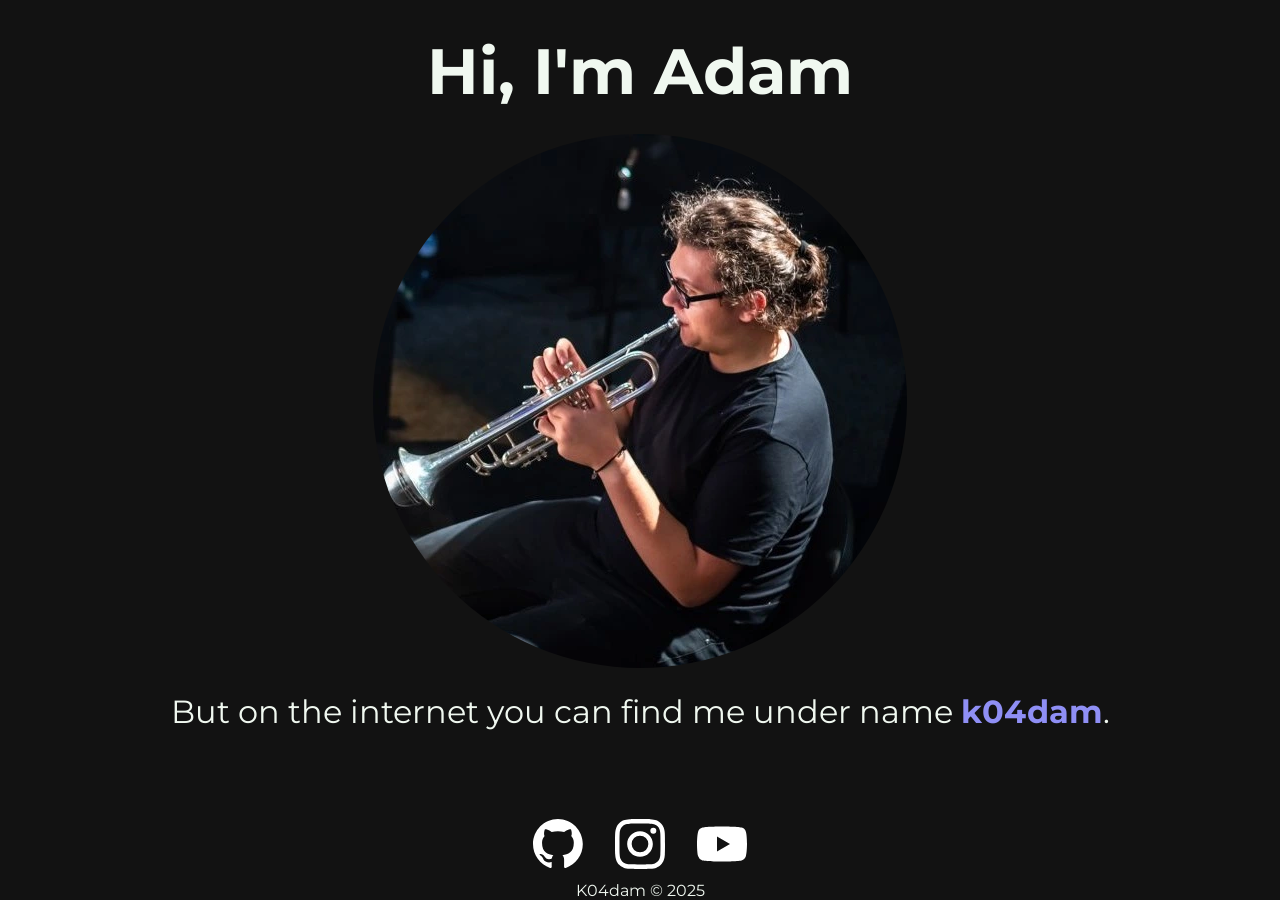
==== public/index.html @ 893e15c7 "Add initial HTML structure and CSS styling for personal website - Created index.html with a hero sec" ====
<!DOCTYPE html>
<html lang="en">
<head>
    <meta charset="UTF-8">
    <meta name="viewport" content="width=device-width, initial-scale=1.0">
    <title>K04dam</title>
    <link rel="stylesheet" href="styles.css">
    <link rel="preconnect" href="https://fonts.googleapis.com">
    <link rel="preconnect" href="https://fonts.gstatic.com" crossorigin>
    <link href="https://fonts.googleapis.com/css2?family=Montserrat:ital,wght@0,100..900;1,100..900&display=swap" rel="stylesheet">
</head>
<body>
    <div class="section hero">
        <h1 class="hero_h">
            Hi, I'm Adam
        </h1>
        <img class="hero_img" src="11552_eva6442 cp.webp" alt="profile image">
        <p class="hero_p">
            But on the internet you can find me under name <strong>k04dam</strong>.
        </p>
    </div>

    <div class="section footer">
        <ul class="footer_list">
            <li class="footer_link"><a href="https://www.github.com/ThissMyUsernamE">
                <svg class="footer_link-img" xmlns="http://www.w3.org/2000/svg" viewBox="0 0 98 98"><path fill-rule="evenodd" clip-rule="evenodd" d="M48.854 0C21.839 0 0 22 0 49.217c0 21.756 13.993 40.172 33.405 46.69 2.427.49 3.316-1.059 3.316-2.362 0-1.141-.08-5.052-.08-9.127-13.59 2.934-16.42-5.867-16.42-5.867-2.184-5.704-5.42-7.17-5.42-7.17-4.448-3.015.324-3.015.324-3.015 4.934.326 7.523 5.052 7.523 5.052 4.367 7.496 11.404 5.378 14.235 4.074.404-3.178 1.699-5.378 3.074-6.6-10.839-1.141-22.243-5.378-22.243-24.283 0-5.378 1.94-9.778 5.014-13.2-.485-1.222-2.184-6.275.486-13.038 0 0 4.125-1.304 13.426 5.052a46.97 46.97 0 0 1 12.214-1.63c4.125 0 8.33.571 12.213 1.63 9.302-6.356 13.427-5.052 13.427-5.052 2.67 6.763.97 11.816.485 13.038 3.155 3.422 5.015 7.822 5.015 13.2 0 18.905-11.404 23.06-22.324 24.283 1.78 1.548 3.316 4.481 3.316 9.126 0 6.6-.08 11.897-.08 13.526 0 1.304.89 2.853 3.316 2.364 19.412-6.52 33.405-24.935 33.405-46.691C97.707 22 75.788 0 48.854 0z" fill="currentColor"/></svg></a></li>
            <li class="footer_link"><a href="https://www.instagram.com/k04dam">
                <svg class="footer_link-img" id="Layer_1" data-name="Layer 1" xmlns="http://www.w3.org/2000/svg" viewBox="0 0 1000 1000"><defs><style>.cls-1{fill:#fff;}</style></defs><path class="cls-1" d="M295.42,6c-53.2,2.51-89.53,11-121.29,23.48-32.87,12.81-60.73,30-88.45,57.82S40.89,143,28.17,175.92c-12.31,31.83-20.65,68.19-23,121.42S2.3,367.68,2.56,503.46,3.42,656.26,6,709.6c2.54,53.19,11,89.51,23.48,121.28,12.83,32.87,30,60.72,57.83,88.45S143,964.09,176,976.83c31.8,12.29,68.17,20.67,121.39,23s70.35,2.87,206.09,2.61,152.83-.86,206.16-3.39S799.1,988,830.88,975.58c32.87-12.86,60.74-30,88.45-57.84S964.1,862,976.81,829.06c12.32-31.8,20.69-68.17,23-121.35,2.33-53.37,2.88-70.41,2.62-206.17s-.87-152.78-3.4-206.1-11-89.53-23.47-121.32c-12.85-32.87-30-60.7-57.82-88.45S862,40.87,829.07,28.19c-31.82-12.31-68.17-20.7-121.39-23S637.33,2.3,501.54,2.56,348.75,3.4,295.42,6m5.84,903.88c-48.75-2.12-75.22-10.22-92.86-17-23.36-9-40-19.88-57.58-37.29s-28.38-34.11-37.5-57.42c-6.85-17.64-15.1-44.08-17.38-92.83-2.48-52.69-3-68.51-3.29-202s.22-149.29,2.53-202c2.08-48.71,10.23-75.21,17-92.84,9-23.39,19.84-40,37.29-57.57s34.1-28.39,57.43-37.51c17.62-6.88,44.06-15.06,92.79-17.38,52.73-2.5,68.53-3,202-3.29s149.31.21,202.06,2.53c48.71,2.12,75.22,10.19,92.83,17,23.37,9,40,19.81,57.57,37.29s28.4,34.07,37.52,57.45c6.89,17.57,15.07,44,17.37,92.76,2.51,52.73,3.08,68.54,3.32,202s-.23,149.31-2.54,202c-2.13,48.75-10.21,75.23-17,92.89-9,23.35-19.85,40-37.31,57.56s-34.09,28.38-57.43,37.5c-17.6,6.87-44.07,15.07-92.76,17.39-52.73,2.48-68.53,3-202.05,3.29s-149.27-.25-202-2.53m407.6-674.61a60,60,0,1,0,59.88-60.1,60,60,0,0,0-59.88,60.1M245.77,503c.28,141.8,115.44,256.49,257.21,256.22S759.52,643.8,759.25,502,643.79,245.48,502,245.76,245.5,361.22,245.77,503m90.06-.18a166.67,166.67,0,1,1,167,166.34,166.65,166.65,0,0,1-167-166.34" transform="translate(-2.5 -2.5)"/></svg></a></li>
            <li class="footer_link"><a href="https://www.youtube.com/">
                <svg class="footer_link-img" id="Layer_1" data-name="Layer 1" xmlns="http://www.w3.org/2000/svg" viewBox="0 0 396.53 277.78"><defs><style>.cls-1{fill:"currentColor";}</style></defs><path class="cls-1" d="M491,162.49a49.29,49.29,0,0,0-35-35c-30.7-8.4-155-8.4-155-8.4s-124,0-154.67,8.4a50.68,50.68,0,0,0-35.34,35c-8.11,30.71-8.11,95.3-8.11,95.3s0,64.59,8.11,95.58a51.21,51.21,0,0,0,35.34,35.05c30.7,8.4,154.67,8.4,154.67,8.4s124.26,0,155-8.4a49.78,49.78,0,0,0,35-35.05c8.4-31,8.4-95.58,8.4-95.58S499.36,193.2,491,162.49Zm-229.4,155v-119l102.82,59.38Z" transform="translate(-102.83 -119.05)"/></svg></a></li>
        </ul>
        <p>K04dam © 2025</p>
    </div>

</body>
</html>
---- public/styles.css ----
* {
    margin: 0;
    padding: 0;
}

body {
    background-color: #121212;
    color: #f0f8f0;
    display: flex;
    flex-direction: column;
    align-items: center;
    gap: 2em;
    overflow-y: hidden;
    overflow-y: scroll;
    font-family: Montserrat;
}

.section {
    margin-top: 2em;
}

strong {
    color: #8f8ff5;
}

.hero {
    display: flex;
    flex-direction: column;
    align-items: center;
    justify-content: center;
    gap: 1.5em;
}

.hero_h {
    text-transform: capitalize;
    font-size: 4em;
}
.hero_img{
    border-radius: 50%;
}
.hero_p {
    font-size: 2em;
}

.footer {
    position: fixed;
    bottom: 0;
    display: flex;
    flex-direction: column;
    align-items: center;
    justify-items: center;
    gap: 0.5em;
}

.footer_list {
    display: flex;
    list-style: none;
    gap: 2em;
}

.footer_link:hover {
    text-decoration: none;
}
.footer_link-img{
    color: white;
    width: 50px;
    height: 50px;
}
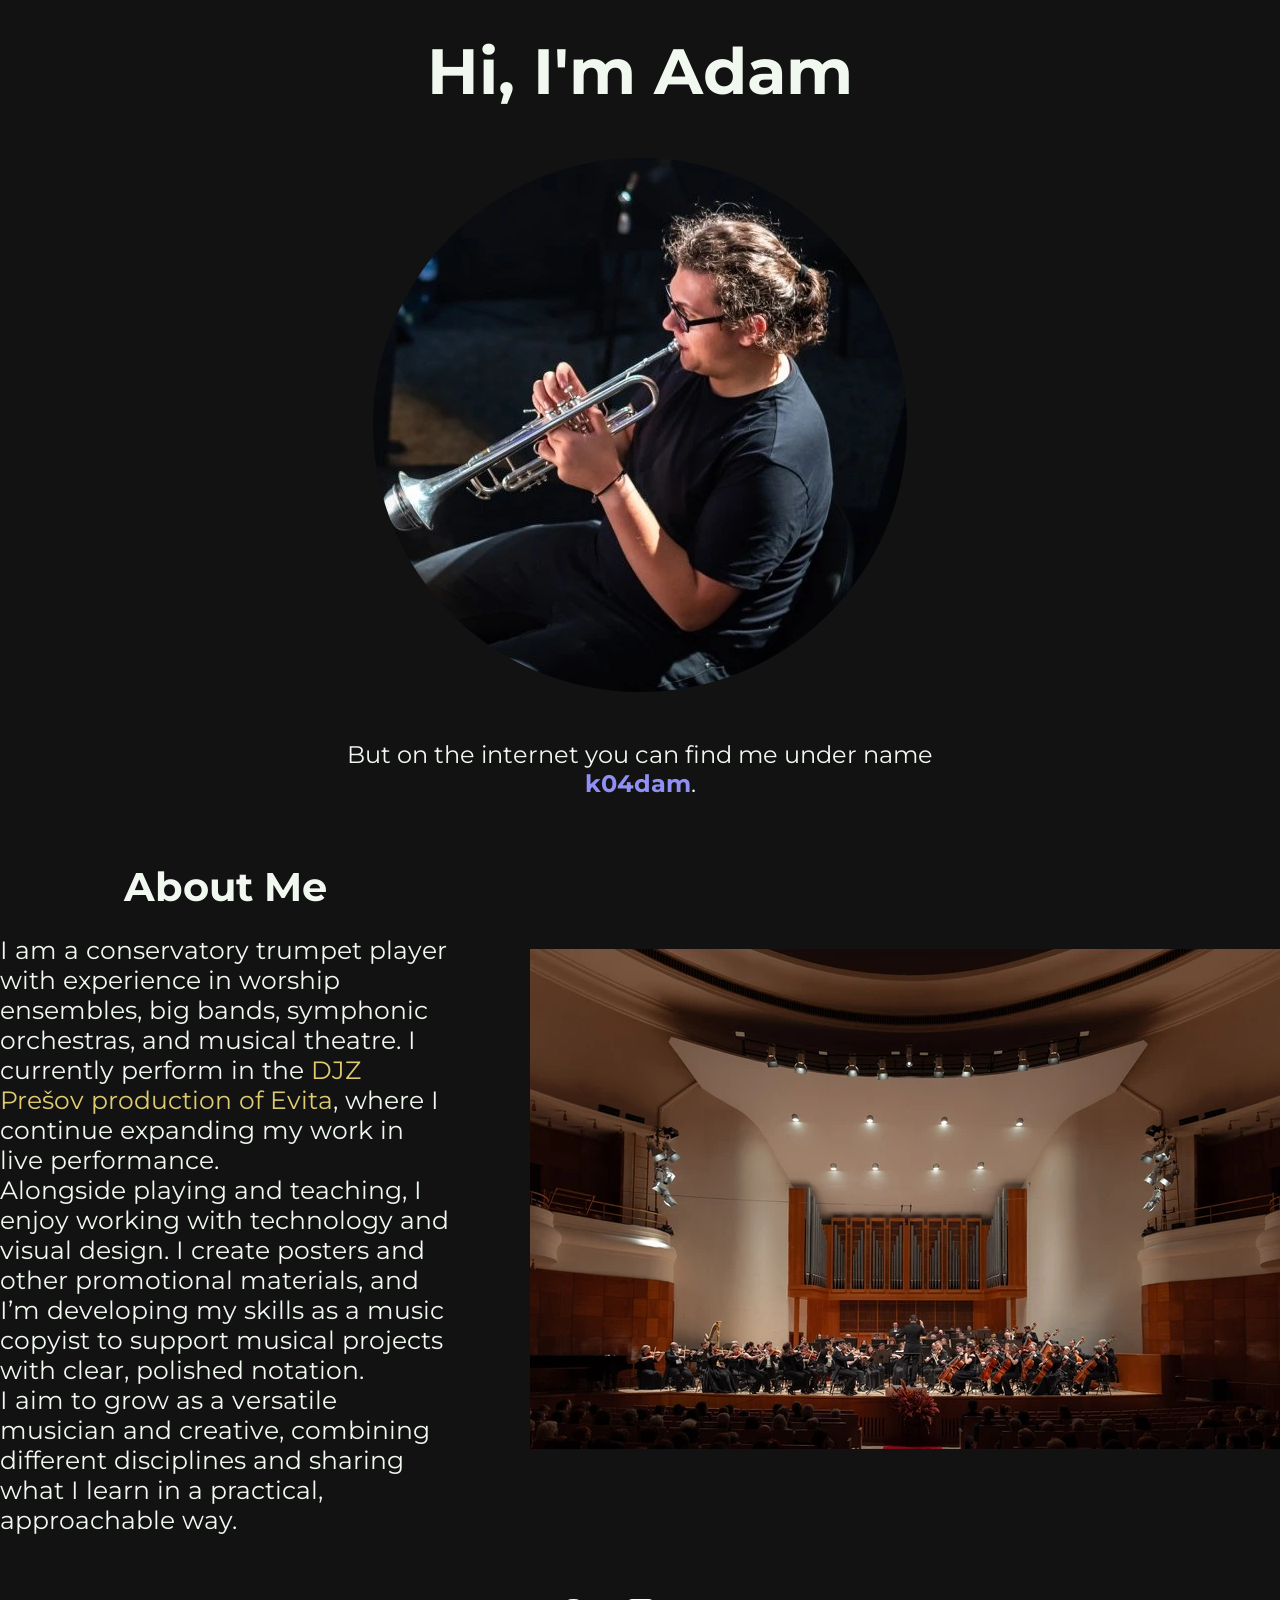
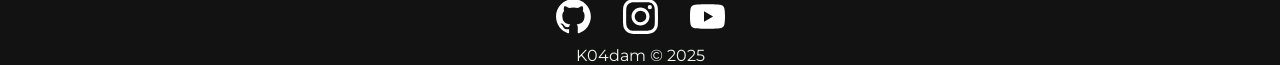
==== commit a324be2f: "Add About section and update styles for improved layout and design" ====
--- a/public/index.html
+++ b/public/index.html
@@ -8,6 +8,25 @@
     <link rel="preconnect" href="https://fonts.googleapis.com">
     <link rel="preconnect" href="https://fonts.gstatic.com" crossorigin>
     <link href="https://fonts.googleapis.com/css2?family=Montserrat:ital,wght@0,100..900;1,100..900&display=swap" rel="stylesheet">
+    <!-- Google Tag Manager -->
+<script>(function(w,d,s,l,i){w[l]=w[l]||[];w[l].push({'gtm.start':
+new Date().getTime(),event:'gtm.js'});var f=d.getElementsByTagName(s)[0],
+j=d.createElement(s),dl=l!='dataLayer'?'&l='+l:'';j.async=true;j.src=
+'https://www.googletagmanager.com/gtm.js?id='+i+dl;f.parentNode.insertBefore(j,f);
+})(window,document,'script','dataLayer','GTM-WQ3QKMW4');</script>
+<!-- End Google Tag Manager -->
+ 
+<!-- Google tag (gtag.js) -->
+<script async src="https://www.googletagmanager.com/gtag/js?id=G-LD29YNTCZQ"></script>
+<script>
+  window.dataLayer = window.dataLayer || [];
+  function gtag(){dataLayer.push(arguments);}
+  gtag('js', new Date());
+
+  gtag('config', 'G-LD29YNTCZQ');
+</script>
+
+
 </head>
 <body>
     <div class="section hero">
@@ -20,17 +39,32 @@
         </p>
     </div>
 
+    <div class="section about">
+        <div class="about-content">
+            <h2>
+                About me
+            </h2>
+            <p>
+                I am a conservatory trumpet player with experience in worship ensembles, big bands, symphonic orchestras, and musical theatre. I currently perform in the <a href="https://www.djz.sk/repertoar/evita.html">DJZ Prešov production of Evita</a>, where I continue expanding my work in live performance. <br>Alongside playing and teaching, I enjoy working with technology and visual design. I create posters and other promotional materials, and I’m developing my skills as a music copyist to support musical projects with clear, polished notation.<br>I aim to grow as a versatile musician and creative, combining different disciplines and sharing what I learn in a practical, approachable way.
+            </p>
+        </div>
+        <img class="about-img" src="orchestra.webp" alt="orchestra picture">
+    </div>
+
     <div class="section footer">
         <ul class="footer_list">
             <li class="footer_link"><a href="https://www.github.com/ThissMyUsernamE">
                 <svg class="footer_link-img" xmlns="http://www.w3.org/2000/svg" viewBox="0 0 98 98"><path fill-rule="evenodd" clip-rule="evenodd" d="M48.854 0C21.839 0 0 22 0 49.217c0 21.756 13.993 40.172 33.405 46.69 2.427.49 3.316-1.059 3.316-2.362 0-1.141-.08-5.052-.08-9.127-13.59 2.934-16.42-5.867-16.42-5.867-2.184-5.704-5.42-7.17-5.42-7.17-4.448-3.015.324-3.015.324-3.015 4.934.326 7.523 5.052 7.523 5.052 4.367 7.496 11.404 5.378 14.235 4.074.404-3.178 1.699-5.378 3.074-6.6-10.839-1.141-22.243-5.378-22.243-24.283 0-5.378 1.94-9.778 5.014-13.2-.485-1.222-2.184-6.275.486-13.038 0 0 4.125-1.304 13.426 5.052a46.97 46.97 0 0 1 12.214-1.63c4.125 0 8.33.571 12.213 1.63 9.302-6.356 13.427-5.052 13.427-5.052 2.67 6.763.97 11.816.485 13.038 3.155 3.422 5.015 7.822 5.015 13.2 0 18.905-11.404 23.06-22.324 24.283 1.78 1.548 3.316 4.481 3.316 9.126 0 6.6-.08 11.897-.08 13.526 0 1.304.89 2.853 3.316 2.364 19.412-6.52 33.405-24.935 33.405-46.691C97.707 22 75.788 0 48.854 0z" fill="currentColor"/></svg></a></li>
             <li class="footer_link"><a href="https://www.instagram.com/k04dam">
                 <svg class="footer_link-img" id="Layer_1" data-name="Layer 1" xmlns="http://www.w3.org/2000/svg" viewBox="0 0 1000 1000"><defs><style>.cls-1{fill:#fff;}</style></defs><path class="cls-1" d="M295.42,6c-53.2,2.51-89.53,11-121.29,23.48-32.87,12.81-60.73,30-88.45,57.82S40.89,143,28.17,175.92c-12.31,31.83-20.65,68.19-23,121.42S2.3,367.68,2.56,503.46,3.42,656.26,6,709.6c2.54,53.19,11,89.51,23.48,121.28,12.83,32.87,30,60.72,57.83,88.45S143,964.09,176,976.83c31.8,12.29,68.17,20.67,121.39,23s70.35,2.87,206.09,2.61,152.83-.86,206.16-3.39S799.1,988,830.88,975.58c32.87-12.86,60.74-30,88.45-57.84S964.1,862,976.81,829.06c12.32-31.8,20.69-68.17,23-121.35,2.33-53.37,2.88-70.41,2.62-206.17s-.87-152.78-3.4-206.1-11-89.53-23.47-121.32c-12.85-32.87-30-60.7-57.82-88.45S862,40.87,829.07,28.19c-31.82-12.31-68.17-20.7-121.39-23S637.33,2.3,501.54,2.56,348.75,3.4,295.42,6m5.84,903.88c-48.75-2.12-75.22-10.22-92.86-17-23.36-9-40-19.88-57.58-37.29s-28.38-34.11-37.5-57.42c-6.85-17.64-15.1-44.08-17.38-92.83-2.48-52.69-3-68.51-3.29-202s.22-149.29,2.53-202c2.08-48.71,10.23-75.21,17-92.84,9-23.39,19.84-40,37.29-57.57s34.1-28.39,57.43-37.51c17.62-6.88,44.06-15.06,92.79-17.38,52.73-2.5,68.53-3,202-3.29s149.31.21,202.06,2.53c48.71,2.12,75.22,10.19,92.83,17,23.37,9,40,19.81,57.57,37.29s28.4,34.07,37.52,57.45c6.89,17.57,15.07,44,17.37,92.76,2.51,52.73,3.08,68.54,3.32,202s-.23,149.31-2.54,202c-2.13,48.75-10.21,75.23-17,92.89-9,23.35-19.85,40-37.31,57.56s-34.09,28.38-57.43,37.5c-17.6,6.87-44.07,15.07-92.76,17.39-52.73,2.48-68.53,3-202.05,3.29s-149.27-.25-202-2.53m407.6-674.61a60,60,0,1,0,59.88-60.1,60,60,0,0,0-59.88,60.1M245.77,503c.28,141.8,115.44,256.49,257.21,256.22S759.52,643.8,759.25,502,643.79,245.48,502,245.76,245.5,361.22,245.77,503m90.06-.18a166.67,166.67,0,1,1,167,166.34,166.65,166.65,0,0,1-167-166.34" transform="translate(-2.5 -2.5)"/></svg></a></li>
-            <li class="footer_link"><a href="https://www.youtube.com/">
+            <li class="footer_link"><a href="https://youtube.com/@62vhwslctn?si=uspQ2_FLXHc0j98u">
                 <svg class="footer_link-img" id="Layer_1" data-name="Layer 1" xmlns="http://www.w3.org/2000/svg" viewBox="0 0 396.53 277.78"><defs><style>.cls-1{fill:"currentColor";}</style></defs><path class="cls-1" d="M491,162.49a49.29,49.29,0,0,0-35-35c-30.7-8.4-155-8.4-155-8.4s-124,0-154.67,8.4a50.68,50.68,0,0,0-35.34,35c-8.11,30.71-8.11,95.3-8.11,95.3s0,64.59,8.11,95.58a51.21,51.21,0,0,0,35.34,35.05c30.7,8.4,154.67,8.4,154.67,8.4s124.26,0,155-8.4a49.78,49.78,0,0,0,35-35.05c8.4-31,8.4-95.58,8.4-95.58S499.36,193.2,491,162.49Zm-229.4,155v-119l102.82,59.38Z" transform="translate(-102.83 -119.05)"/></svg></a></li>
         </ul>
-        <p>K04dam © 2025</p>
+        <p class="footer-text">K04dam © 2025</p>
     </div>
-
+<!-- Google Tag Manager (noscript) -->
+<noscript><iframe src="https://www.googletagmanager.com/ns.html?id=GTM-WQ3QKMW4"
+height="0" width="0" style="display:none;visibility:hidden"></iframe></noscript>
+<!-- End Google Tag Manager (noscript) -->
 </body>
 </html>
--- a/public/styles.css
+++ b/public/styles.css
@@ -15,8 +15,24 @@
     font-family: Montserrat;
 }
 
+a {
+    text-decoration: none;
+    color: #e0cc70;
+}
+
+h2 {
+    text-transform: capitalize;
+    font-size: 2.5em;
+}
+
+p {
+    max-width: 40ch;
+    font-size: 25px;
+}
+
 .section {
     margin-top: 2em;
+/*     outline: solid red; */
 }
 
 strong {
@@ -28,7 +44,7 @@
     flex-direction: column;
     align-items: center;
     justify-content: center;
-    gap: 1.5em;
+    gap: 3em;
 }
 
 .hero_h {
@@ -39,12 +55,32 @@
     border-radius: 50%;
 }
 .hero_p {
-    font-size: 2em;
+    font-size: 1.5em;
+    text-align: center;
+}
+
+.about {
+    display: flex;
+    flex-direction: row;
+    gap: 5em;
+    justify-content: center;
+    align-items: center;
+}
+
+.about-content {
+    display: flex;
+    flex-direction: column;
+    gap: 1.5em;
+    justify-content: center;
+    align-items: center;
+}
+
+.about-img {
+    width: 750px;
+    height: 500px;
 }
 
 .footer {
-    position: fixed;
-    bottom: 0;
     display: flex;
     flex-direction: column;
     align-items: center;
@@ -57,12 +93,14 @@
     list-style: none;
     gap: 2em;
 }
-
+.footer-text {
+    font-size: 1em
+}
 .footer_link:hover {
     text-decoration: none;
 }
 .footer_link-img{
     color: white;
-    width: 50px;
-    height: 50px;
+    width: 35px;
+    height: 35px;
 }
